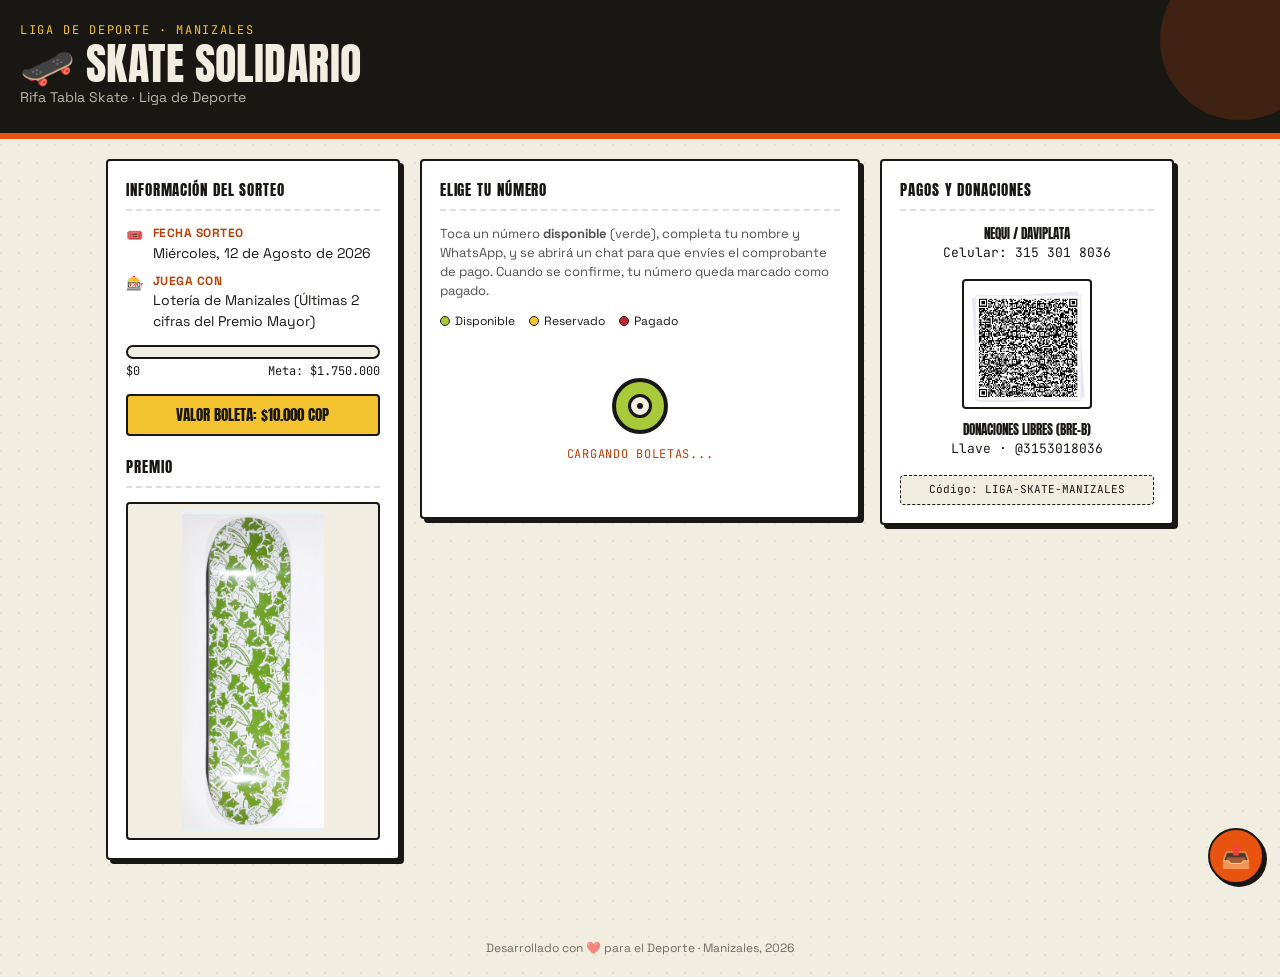
==== index.html @ 8a23b9a1 "Cambiar fecha del sorteo al miércoles 12 de agosto (Lotería de Manizales) Actualiza fecha, texto del" ====
<!DOCTYPE html>
<html lang="es">
<head>
<meta charset="UTF-8" />
<meta name="viewport" content="width=device-width, initial-scale=1.0" />
<title>Skate Solidario · Rifa Tabla Skate</title>
<meta name="description" content="Rifa solidaria de una tabla de skate completa para recaudar fondos y pagar la inscripción a la Liga de Patinaje de Manizales. Boletas desde $10.000 COP. Sorteo miércoles 12 de agosto de 2026 con la Lotería de Manizales.">

<meta property="og:type" content="website">
<meta property="og:url" content="https://danfloben.github.io/rifa-skate/">
<meta property="og:title" content="Skate Solidario · Rifa Tabla Skate">
<meta property="og:description" content="Apoya el futuro del deporte en Manizales. Rifa solidaria de una tabla de skate para pagar la inscripción a la Liga de Patinaje. Boletas desde $10.000 COP.">
<meta property="og:image" content="https://danfloben.github.io/rifa-skate/assets/poster-skate-solidario.jpg">
<meta property="og:locale" content="es_CO">

<meta name="twitter:card" content="summary_large_image">
<meta name="twitter:title" content="Skate Solidario · Rifa Tabla Skate">
<meta name="twitter:description" content="Apoya el futuro del deporte en Manizales. Rifa solidaria de una tabla de skate para pagar la inscripción a la Liga de Patinaje. Boletas desde $10.000 COP.">
<meta name="twitter:image" content="https://danfloben.github.io/rifa-skate/assets/poster-skate-solidario.jpg">

<link rel="icon" href="data:image/svg+xml,<svg xmlns=%22http://www.w3.org/2000/svg%22 viewBox=%220 0 100 100%22><text y=%22.9em%22 font-size=%2290%22>🛹</text></svg>">
<link rel="preconnect" href="https://fonts.googleapis.com">
<link href="https://fonts.googleapis.com/css2?family=Anton&family=Space+Grotesk:wght@400;500;700&family=JetBrains+Mono:wght@400;700&display=swap" rel="stylesheet">
<link rel="stylesheet" href="css/style.css" />
</head>
<body>

<header class="header">
  <div class="eyebrow">Liga de Deporte · Manizales</div>
  <h1 id="tituloRifa">Skate Solidario</h1>
  <div class="sub" id="subtituloRifa">Rifa Tabla Skate</div>
</header>

<main class="container">

  <!-- Columna izquierda: info del sorteo -->
  <section class="card">
    <h2>Información del sorteo</h2>
    <div class="info-row">
      <span class="icon">🎟️</span>
      <div><b>Fecha sorteo</b><span id="fechaSorteo"></span></div>
    </div>
    <div class="info-row">
      <span class="icon">🎰</span>
      <div><b>Juega con</b><span id="juegaCon"></span></div>
    </div>

    <div class="progress-wrap">
      <div class="progress-track"><div class="progress-fill" id="progressFill" style="width:0%"></div></div>
      <div class="progress-label">
        <span id="recaudado">$0</span>
        <span id="meta">Meta: $0</span>
      </div>
    </div>

    <div class="valor-boleta">Valor boleta: <span id="valorBoleta"></span></div>

    <h2 style="margin-top:20px">Premio</h2>
    <div class="premios-grid" id="premiosGrid"></div>
  </section>

  <!-- Columna centro: grid de boletas -->
  <section class="card">
    <h2>Elige tu número</h2>
    <p class="instrucciones-grid">
      Toca un número <b>disponible</b> (verde), completa tu nombre y WhatsApp,
      y se abrirá un chat para que envíes el comprobante de pago. Cuando se
      confirme, tu número queda marcado como pagado.
    </p>
    <div class="leyenda">
      <span><i class="dot disponible"></i> Disponible</span>
      <span><i class="dot reservado"></i> Reservado</span>
      <span><i class="dot pagado"></i> Pagado</span>
    </div>
    <div class="wheel-loader-wrap" id="boletasLoader">
      <div class="wheel-loader"></div>
      <div class="wheel-loader-text">Cargando boletas...</div>
    </div>
    <div class="boletas-grid oculto" id="boletasGrid"></div>
  </section>

  <!-- Columna derecha: pagos -->
  <section class="card">
    <h2>Pagos y donaciones</h2>
    <div class="qr-block">
      <img id="qrNequi" alt="QR Nequi/Daviplata" onerror="this.style.display='none'">
      <div class="label">Nequi / Daviplata</div>
      <div class="num" id="nequiNum"></div>
    </div>
    <div class="qr-block">
      <img id="qrBreB" alt="QR Bre-B" onerror="this.style.display='none'">
      <div class="label">Donaciones libres (Bre-B)</div>
      <div class="num" id="llaveBreB"></div>
    </div>
    <div class="codigo-donacion">
      Código: <span id="codigoDonacion"></span>
    </div>
  </section>

</main>

<footer class="footer">
  Desarrollado con ❤️ para el Deporte · Manizales, 2026
</footer>

<!-- Modal de reserva -->
<div class="modal-backdrop" id="modalBackdrop">
  <div class="modal">
    <button class="close" id="modalClose">✕</button>
    <h3>Boleta <span id="modalNumero"></span></h3>
    <p style="font-size:13px; margin:4px 0 0">Completa tus datos. Al confirmar se abre WhatsApp con tu solicitud y el número queda <b>reservado</b> mientras se verifica el pago.</p>

    <label for="inputNombre">Nombre completo</label>
    <input type="text" id="inputNombre" placeholder="Tu nombre" />

    <label for="inputTelefono">Tu WhatsApp (para confirmarte)</label>
    <input type="tel" id="inputTelefono" placeholder="300 000 0000" />

    <button class="btn" id="btnConfirmarReserva">Enviar por WhatsApp</button>
  </div>
</div>

<!-- Lightbox de imágenes (premio y QR) -->
<div class="modal-backdrop" id="lightboxBackdrop">
  <button class="lightbox-close" id="lightboxClose">✕</button>
  <div class="lightbox-content">
    <img class="lightbox-img" id="lightboxImg" alt="Imagen ampliada">
    <a class="btn lightbox-download" id="lightboxDownload" download>⬇ Descargar imagen</a>
  </div>
</div>

<!-- Botón flotante de compartir (sticky) -->
<div class="share-fab-wrap" id="shareFabWrap">
  <div class="share-menu" id="shareMenu">
    <a class="share-opt" id="shareWhatsapp" target="_blank" rel="noopener">🟢 WhatsApp</a>
    <a class="share-opt" id="shareFacebook" target="_blank" rel="noopener">🔵 Facebook</a>
    <a class="share-opt" id="shareX" target="_blank" rel="noopener">⚫ X (Twitter)</a>
    <button class="share-opt" id="shareInstagram" type="button">📸 Instagram</button>
    <button class="share-opt" id="shareCopiar" type="button">🔗 Copiar enlace</button>
  </div>
  <button class="share-fab" id="shareFabBtn" aria-label="Compartir la rifa">📤</button>
</div>

<script src="https://www.gstatic.com/firebasejs/10.13.0/firebase-app-compat.js"></script>
<script src="https://www.gstatic.com/firebasejs/10.13.0/firebase-firestore-compat.js"></script>
<script src="js/config.js"></script>
<script src="js/firebase-init.js"></script>
<script src="js/app.js"></script>
</body>
</html>
---- css/style.css ----
/* ============================================================
   SKATE SOLIDARIO — identidad: boleta de rifa + zine de skate
   Paleta: naranja poster, tinta negra, papel crema, verde grip,
   amarillo cinta de precaución (para "reservado")
   ============================================================ */

:root {
  --paper: #f2ede1;
  --ink: #191714;
  --orange: #e8540f;
  --orange-dark: #b8400a;
  --grip-green: #a8c93a;
  --caution: #f4c430;
  --sold-red: #c1272d;
  --line: rgba(25, 23, 20, 0.14);

  --display: "Anton", "Arial Narrow", sans-serif;
  --body: "Space Grotesk", "Segoe UI", sans-serif;
  --mono: "JetBrains Mono", "Courier New", monospace;
}

* { box-sizing: border-box; }

body {
  margin: 0;
  background: var(--paper);
  background-image:
    radial-gradient(circle at 1px 1px, rgba(25,23,20,0.06) 1px, transparent 0);
  background-size: 18px 18px;
  color: var(--ink);
  font-family: var(--body);
  line-height: 1.45;
}

a { color: inherit; }

/* ---------- Header ---------- */
.header {
  background: var(--ink);
  color: var(--paper);
  padding: 22px 20px 26px;
  border-bottom: 6px solid var(--orange);
  position: relative;
  overflow: hidden;
}

.header::after {
  content: "";
  position: absolute;
  right: -40px; top: -40px;
  width: 160px; height: 160px;
  background: var(--orange);
  opacity: 0.18;
  border-radius: 50%;
}

.header .eyebrow {
  font-family: var(--mono);
  font-size: 12px;
  letter-spacing: 0.14em;
  text-transform: uppercase;
  color: var(--caution);
}

.header h1 {
  font-family: var(--display);
  font-weight: 400;
  font-size: clamp(28px, 7vw, 44px);
  letter-spacing: 0.01em;
  text-transform: uppercase;
  margin: 4px 0 2px;
  line-height: 0.95;
}

.header .sub {
  font-size: 14px;
  color: rgba(242,237,225,0.75);
}

/* ---------- Layout ---------- */
.container {
  max-width: 1100px;
  margin: 0 auto;
  padding: 20px 16px 60px;
  display: grid;
  gap: 20px;
  grid-template-columns: 1fr;
}

@media (min-width: 900px) {
  .container {
    grid-template-columns: 1fr 1.5fr 1fr;
    align-items: start;
  }
}

.card {
  background: #fff;
  border: 2px solid var(--ink);
  border-radius: 4px;
  box-shadow: 4px 4px 0 var(--ink);
  padding: 18px;
}

.card h2 {
  font-family: var(--display);
  font-weight: 400;
  font-size: 15px;
  text-transform: uppercase;
  letter-spacing: 0.06em;
  margin: 0 0 14px;
  padding-bottom: 8px;
  border-bottom: 2px dashed var(--line);
}

/* ---------- Info sorteo ---------- */
.info-row { display: flex; gap: 10px; margin-bottom: 10px; font-size: 14px; }
.info-row .icon { flex-shrink: 0; }
.info-row b { display: block; font-size: 12px; text-transform: uppercase; letter-spacing: 0.04em; color: var(--orange-dark); }

.progress-wrap { margin: 14px 0 4px; }
.progress-track {
  height: 14px;
  background: var(--paper);
  border: 2px solid var(--ink);
  border-radius: 20px;
  overflow: hidden;
}
.progress-fill {
  height: 100%;
  background: var(--grip-green);
  transition: width 0.4s ease;
}
.progress-label { display: flex; justify-content: space-between; font-family: var(--mono); font-size: 12px; margin-top: 4px; }

.valor-boleta {
  background: var(--caution);
  border: 2px solid var(--ink);
  border-radius: 4px;
  padding: 8px 12px;
  font-family: var(--display);
  text-align: center;
  font-size: 15px;
  text-transform: uppercase;
  margin: 14px 0;
}

.premios-grid { display: grid; grid-template-columns: 1fr; gap: 8px; }
.premio-thumb {
  aspect-ratio: 3 / 4;
  background: var(--paper);
  border: 2px solid var(--ink);
  border-radius: 4px;
  display: flex; align-items: center; justify-content: center;
  font-size: 11px; text-align: center; padding: 6px;
  overflow: hidden;
}
.premio-thumb img { width: 100%; height: 100%; object-fit: contain; cursor: zoom-in; }

.lightbox-close {
  position: absolute;
  top: 14px; right: 18px;
  background: none;
  border: none;
  color: var(--paper);
  font-size: 26px;
  cursor: pointer;
  z-index: 51;
}
.lightbox-content {
  display: flex;
  flex-direction: column;
  align-items: center;
  gap: 14px;
  max-width: 92vw;
}
.lightbox-img {
  max-width: 92vw;
  max-height: 78vh;
  object-fit: contain;
  border-radius: 6px;
  box-shadow: 0 0 0 3px var(--paper);
}
.lightbox-download { width: auto; margin: 0; padding: 10px 20px; }

/* ---------- Grid de boletas (ticket stubs) ---------- */
.instrucciones-grid { font-size: 13px; color: rgba(25,23,20,0.75); margin: 0 0 12px; }

.leyenda { display: flex; gap: 14px; font-size: 12px; margin-bottom: 12px; flex-wrap: wrap; }
.leyenda span { display: inline-flex; align-items: center; gap: 5px; }
.dot { width: 10px; height: 10px; border-radius: 50%; display: inline-block; border: 1.5px solid var(--ink); }
.dot.disponible { background: var(--grip-green); }
.dot.reservado { background: var(--caution); }
.dot.pagado { background: var(--sold-red); }

.oculto { display: none !important; }

.wheel-loader-wrap {
  display: flex;
  flex-direction: column;
  align-items: center;
  gap: 12px;
  padding: 36px 0;
}
.wheel-loader {
  width: 56px;
  height: 56px;
  border-radius: 50%;
  background: var(--grip-green);
  border: 4px solid var(--ink);
  position: relative;
  animation: girar-llanta 0.8s linear infinite;
}
.wheel-loader::before {
  content: "";
  position: absolute;
  top: 50%; left: 50%;
  width: 18px; height: 18px;
  background: var(--paper);
  border: 3px solid var(--ink);
  border-radius: 50%;
  transform: translate(-50%, -50%);
}
.wheel-loader::after {
  content: "";
  position: absolute;
  top: 50%; left: 50%;
  width: 6px; height: 6px;
  background: var(--ink);
  border-radius: 50%;
  transform: translate(-50%, -50%);
}
.wheel-loader-text {
  font-family: var(--mono);
  font-size: 12px;
  text-transform: uppercase;
  letter-spacing: 0.06em;
  color: var(--orange-dark);
}
@keyframes girar-llanta {
  to { transform: rotate(360deg); }
}

.boletas-grid {
  display: grid;
  grid-template-columns: repeat(5, 1fr);
  gap: 6px;
}

@media (min-width: 480px) {
  .boletas-grid { grid-template-columns: repeat(10, 1fr); }
}

.boleta {
  position: relative;
  font-family: var(--mono);
  font-weight: 700;
  font-size: 13px;
  text-align: center;
  padding: 8px 0;
  background: #fff;
  border: 2px solid var(--ink);
  border-radius: 3px;
  cursor: pointer;
  transition: transform 0.12s ease;
}

.boleta::before,
.boleta::after {
  content: "";
  position: absolute;
  width: 6px; height: 6px;
  background: var(--paper);
  border: 2px solid var(--ink);
  border-radius: 50%;
  top: 50%; transform: translateY(-50%);
}
.boleta::before { left: -6px; }
.boleta::after { right: -6px; }

.boleta.disponible { background: #fff; border-color: var(--ink); }
.boleta.disponible:hover { transform: translateY(-2px); background: var(--grip-green); }

.boleta.reservado {
  background: repeating-linear-gradient(45deg, var(--caution), var(--caution) 6px, #fff 6px, #fff 12px);
  cursor: default;
}

.boleta.pagado {
  background: var(--sold-red);
  color: var(--paper);
  cursor: not-allowed;
}
.boleta.pagado::after { content: "🔒"; position: absolute; inset: 0; display: flex; align-items: center; justify-content: center; font-size: 11px; background: var(--sold-red); border-radius: 3px; }

/* ---------- Pagos ---------- */
.qr-block { text-align: center; margin-bottom: 16px; }
.qr-block img { width: 130px; height: 130px; object-fit: contain; border: 2px solid var(--ink); border-radius: 4px; margin-bottom: 6px; cursor: zoom-in; }
.qr-block .label { font-family: var(--display); font-size: 13px; text-transform: uppercase; }
.qr-block .num { font-family: var(--mono); font-size: 13px; }

.codigo-donacion {
  font-family: var(--mono);
  font-size: 11px;
  text-align: center;
  background: var(--paper);
  border: 1.5px dashed var(--ink);
  border-radius: 4px;
  padding: 6px;
  margin-top: 10px;
}

/* ---------- Modal reserva ---------- */
.modal-backdrop {
  position: fixed; inset: 0;
  background: rgba(25,23,20,0.55);
  display: none;
  align-items: center; justify-content: center;
  padding: 20px;
  z-index: 50;
}
.modal-backdrop.open { display: flex; }

.modal {
  background: #fff;
  border: 3px solid var(--ink);
  border-radius: 6px;
  box-shadow: 6px 6px 0 var(--ink);
  max-width: 380px;
  width: 100%;
  padding: 22px;
}

.modal h3 {
  font-family: var(--display);
  text-transform: uppercase;
  margin: 0 0 4px;
  font-size: 20px;
}

.modal label {
  display: block;
  font-size: 12px;
  text-transform: uppercase;
  letter-spacing: 0.04em;
  margin: 14px 0 4px;
  color: var(--orange-dark);
}

.modal input {
  width: 100%;
  padding: 10px;
  border: 2px solid var(--ink);
  border-radius: 4px;
  font-family: var(--body);
  font-size: 14px;
}

.btn {
  display: inline-block;
  width: 100%;
  text-align: center;
  font-family: var(--display);
  text-transform: uppercase;
  letter-spacing: 0.03em;
  padding: 12px;
  border: 2px solid var(--ink);
  border-radius: 4px;
  background: var(--orange);
  color: #fff;
  cursor: pointer;
  margin-top: 18px;
  text-decoration: none;
  box-shadow: 3px 3px 0 var(--ink);
}
.btn:active { transform: translate(2px, 2px); box-shadow: 1px 1px 0 var(--ink); }
.btn.secondary { background: #fff; color: var(--ink); margin-top: 8px; }

.modal .close { float: right; background: none; border: none; font-size: 18px; cursor: pointer; }

/* ---------- Botón flotante de compartir ---------- */
.share-fab-wrap {
  position: fixed;
  right: 16px;
  bottom: 16px;
  z-index: 60;
  display: flex;
  flex-direction: column;
  align-items: flex-end;
  gap: 10px;
}
.share-fab {
  width: 56px; height: 56px;
  border-radius: 50%;
  background: var(--orange);
  border: 2px solid var(--ink);
  box-shadow: 3px 3px 0 var(--ink);
  font-size: 24px;
  cursor: pointer;
  display: flex; align-items: center; justify-content: center;
}
.share-fab:active { transform: translate(2px, 2px); box-shadow: 1px 1px 0 var(--ink); }
.share-menu {
  display: none;
  flex-direction: column;
  gap: 6px;
  background: #fff;
  border: 2px solid var(--ink);
  border-radius: 6px;
  box-shadow: 3px 3px 0 var(--ink);
  padding: 10px;
  min-width: 180px;
}
.share-menu.open { display: flex; }
.share-opt {
  font-family: var(--body);
  font-size: 13px;
  padding: 9px 10px;
  border-radius: 4px;
  border: none;
  background: var(--paper);
  color: var(--ink);
  text-decoration: none;
  text-align: left;
  cursor: pointer;
  width: 100%;
}
.share-opt:hover { background: var(--grip-green); }

/* ---------- Footer ---------- */
.footer {
  text-align: center;
  font-size: 12px;
  padding: 20px;
  color: rgba(25,23,20,0.6);
}

/* ---------- Admin ---------- */
#boletasGridAdmin .boleta { cursor: pointer; }
.badge { padding: 3px 8px; border-radius: 20px; font-size: 11px; font-family: var(--mono); border: 1.5px solid var(--ink); }
.badge.disponible { background: var(--grip-green); }
.badge.reservado { background: var(--caution); }
.badge.pagado { background: var(--sold-red); color: #fff; }
.admin-login { max-width: 320px; margin: 60px auto; }
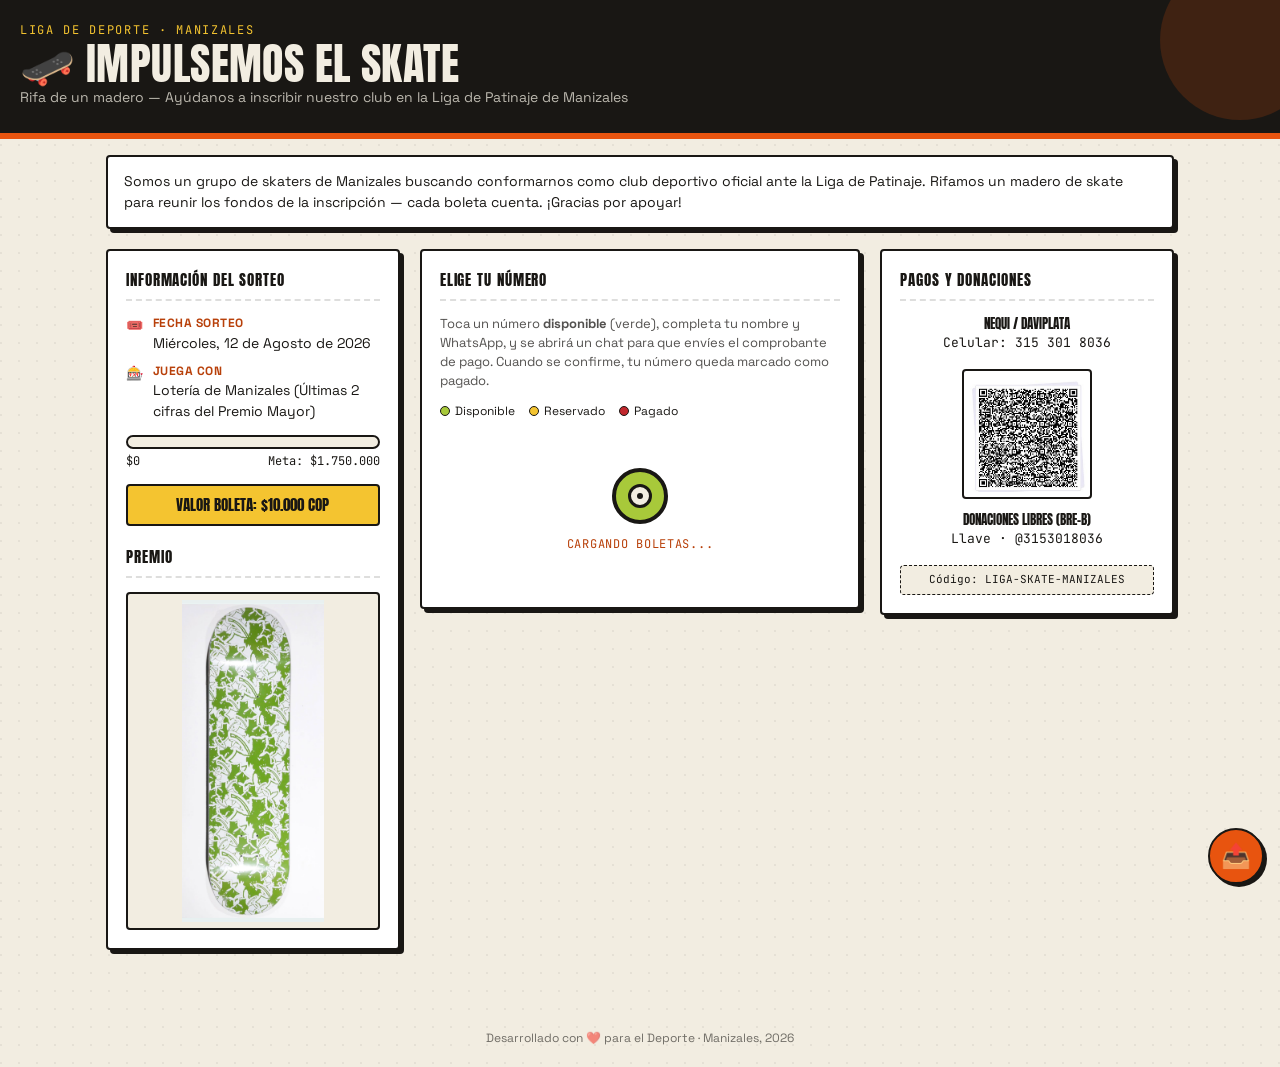
==== commit 0d8f505c: "Rebrand a "Impulsemos el Skate" con enfoque social/colaborativo - Cambia el nombre de "Skate Solidar" ====
--- a/index.html
+++ b/index.html
@@ -3,19 +3,19 @@
 <head>
 <meta charset="UTF-8" />
 <meta name="viewport" content="width=device-width, initial-scale=1.0" />
-<title>Skate Solidario · Rifa Tabla Skate</title>
-<meta name="description" content="Rifa solidaria de una tabla de skate completa para recaudar fondos y pagar la inscripción a la Liga de Patinaje de Manizales. Boletas desde $10.000 COP. Sorteo miércoles 12 de agosto de 2026 con la Lotería de Manizales.">
+<title>Impulsemos el Skate · Rifa Solidaria</title>
+<meta name="description" content="Rifa solidaria de un madero de skate para recaudar fondos y pagar la inscripción de nuestro club a la Liga de Patinaje de Manizales. Boletas desde $10.000 COP. Sorteo miércoles 12 de agosto de 2026 con la Lotería de Manizales.">
 
 <meta property="og:type" content="website">
 <meta property="og:url" content="https://danfloben.github.io/rifa-skate/">
-<meta property="og:title" content="Skate Solidario · Rifa Tabla Skate">
-<meta property="og:description" content="Apoya el futuro del deporte en Manizales. Rifa solidaria de una tabla de skate para pagar la inscripción a la Liga de Patinaje. Boletas desde $10.000 COP.">
+<meta property="og:title" content="Impulsemos el Skate · Rifa Solidaria">
+<meta property="og:description" content="Apoya el futuro del deporte en Manizales. Rifamos un madero de skate para pagar la inscripción de nuestro club a la Liga de Patinaje. Boletas desde $10.000 COP.">
 <meta property="og:image" content="https://danfloben.github.io/rifa-skate/assets/poster-skate-solidario.jpg">
 <meta property="og:locale" content="es_CO">
 
 <meta name="twitter:card" content="summary_large_image">
-<meta name="twitter:title" content="Skate Solidario · Rifa Tabla Skate">
-<meta name="twitter:description" content="Apoya el futuro del deporte en Manizales. Rifa solidaria de una tabla de skate para pagar la inscripción a la Liga de Patinaje. Boletas desde $10.000 COP.">
+<meta name="twitter:title" content="Impulsemos el Skate · Rifa Solidaria">
+<meta name="twitter:description" content="Apoya el futuro del deporte en Manizales. Rifamos un madero de skate para pagar la inscripción de nuestro club a la Liga de Patinaje. Boletas desde $10.000 COP.">
 <meta name="twitter:image" content="https://danfloben.github.io/rifa-skate/assets/poster-skate-solidario.jpg">
 
 <link rel="icon" href="data:image/svg+xml,<svg xmlns=%22http://www.w3.org/2000/svg%22 viewBox=%220 0 100 100%22><text y=%22.9em%22 font-size=%2290%22>🛹</text></svg>">
@@ -27,9 +27,13 @@
 
 <header class="header">
   <div class="eyebrow">Liga de Deporte · Manizales</div>
-  <h1 id="tituloRifa">Skate Solidario</h1>
-  <div class="sub" id="subtituloRifa">Rifa Tabla Skate</div>
+  <h1 id="tituloRifa">Impulsemos el Skate</h1>
+  <div class="sub" id="subtituloRifa">Rifa de un madero de skate</div>
 </header>
+
+<div class="intro-banner">
+  <p id="mensajeIntro"></p>
+</div>
 
 <main class="container">
 
--- a/css/style.css
+++ b/css/style.css
@@ -75,6 +75,23 @@
 .header .sub {
   font-size: 14px;
   color: rgba(242,237,225,0.75);
+}
+
+/* ---------- Mensaje de contexto ---------- */
+.intro-banner {
+  max-width: 1100px;
+  margin: 0 auto;
+  padding: 16px 16px 0;
+}
+.intro-banner p {
+  margin: 0;
+  background: #fff;
+  border: 2px solid var(--ink);
+  border-radius: 4px;
+  box-shadow: 4px 4px 0 var(--ink);
+  padding: 14px 16px;
+  font-size: 14px;
+  line-height: 1.5;
 }
 
 /* ---------- Layout ---------- */
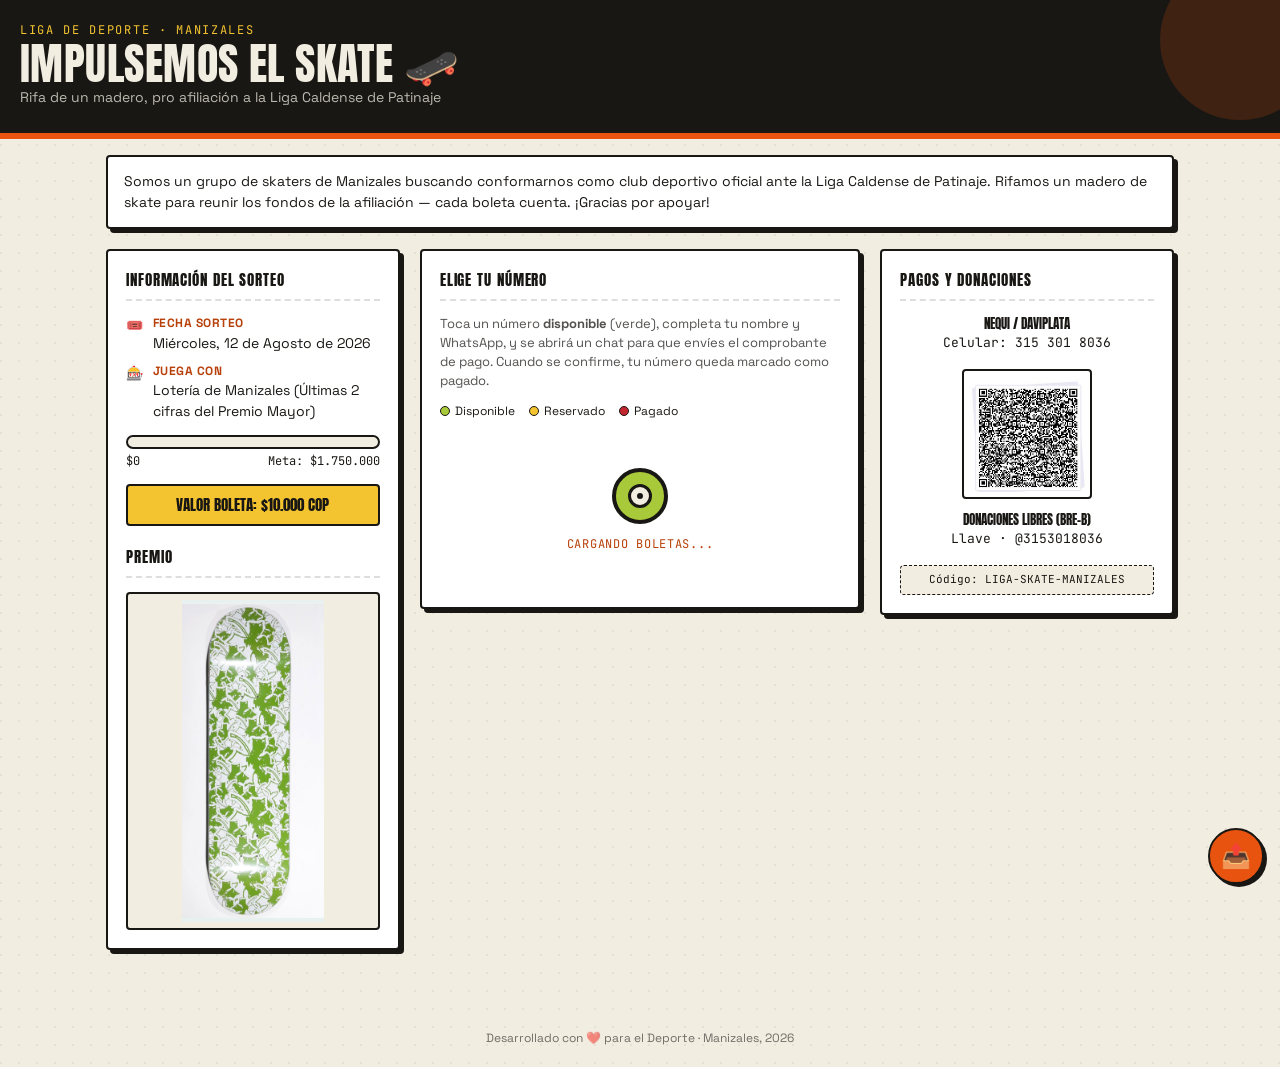
==== commit faa863cc: "Corregir nombre de la liga y mover el emoji al final del título - "Liga de Patinaje de Manizales" ->" ====
--- a/index.html
+++ b/index.html
@@ -4,18 +4,18 @@
 <meta charset="UTF-8" />
 <meta name="viewport" content="width=device-width, initial-scale=1.0" />
 <title>Impulsemos el Skate · Rifa Solidaria</title>
-<meta name="description" content="Rifa solidaria de un madero de skate para recaudar fondos y pagar la inscripción de nuestro club a la Liga de Patinaje de Manizales. Boletas desde $10.000 COP. Sorteo miércoles 12 de agosto de 2026 con la Lotería de Manizales.">
+<meta name="description" content="Rifa solidaria de un madero de skate para recaudar fondos y pagar la afiliación de nuestro club a la Liga Caldense de Patinaje. Boletas desde $10.000 COP. Sorteo miércoles 12 de agosto de 2026 con la Lotería de Manizales.">
 
 <meta property="og:type" content="website">
 <meta property="og:url" content="https://danfloben.github.io/rifa-skate/">
 <meta property="og:title" content="Impulsemos el Skate · Rifa Solidaria">
-<meta property="og:description" content="Apoya el futuro del deporte en Manizales. Rifamos un madero de skate para pagar la inscripción de nuestro club a la Liga de Patinaje. Boletas desde $10.000 COP.">
+<meta property="og:description" content="Apoya el futuro del deporte en Manizales. Rifamos un madero de skate para pagar la afiliación de nuestro club a la Liga Caldense de Patinaje. Boletas desde $10.000 COP.">
 <meta property="og:image" content="https://danfloben.github.io/rifa-skate/assets/poster-skate-solidario.jpg">
 <meta property="og:locale" content="es_CO">
 
 <meta name="twitter:card" content="summary_large_image">
 <meta name="twitter:title" content="Impulsemos el Skate · Rifa Solidaria">
-<meta name="twitter:description" content="Apoya el futuro del deporte en Manizales. Rifamos un madero de skate para pagar la inscripción de nuestro club a la Liga de Patinaje. Boletas desde $10.000 COP.">
+<meta name="twitter:description" content="Apoya el futuro del deporte en Manizales. Rifamos un madero de skate para pagar la afiliación de nuestro club a la Liga Caldense de Patinaje. Boletas desde $10.000 COP.">
 <meta name="twitter:image" content="https://danfloben.github.io/rifa-skate/assets/poster-skate-solidario.jpg">
 
 <link rel="icon" href="data:image/svg+xml,<svg xmlns=%22http://www.w3.org/2000/svg%22 viewBox=%220 0 100 100%22><text y=%22.9em%22 font-size=%2290%22>🛹</text></svg>">
@@ -27,8 +27,8 @@
 
 <header class="header">
   <div class="eyebrow">Liga de Deporte · Manizales</div>
-  <h1 id="tituloRifa">Impulsemos el Skate</h1>
-  <div class="sub" id="subtituloRifa">Rifa de un madero de skate</div>
+  <h1 id="tituloRifa">Impulsemos el Skate 🛹</h1>
+  <div class="sub" id="subtituloRifa">Rifa de un madero, pro afiliación a la Liga Caldense de Patinaje</div>
 </header>
 
 <div class="intro-banner">
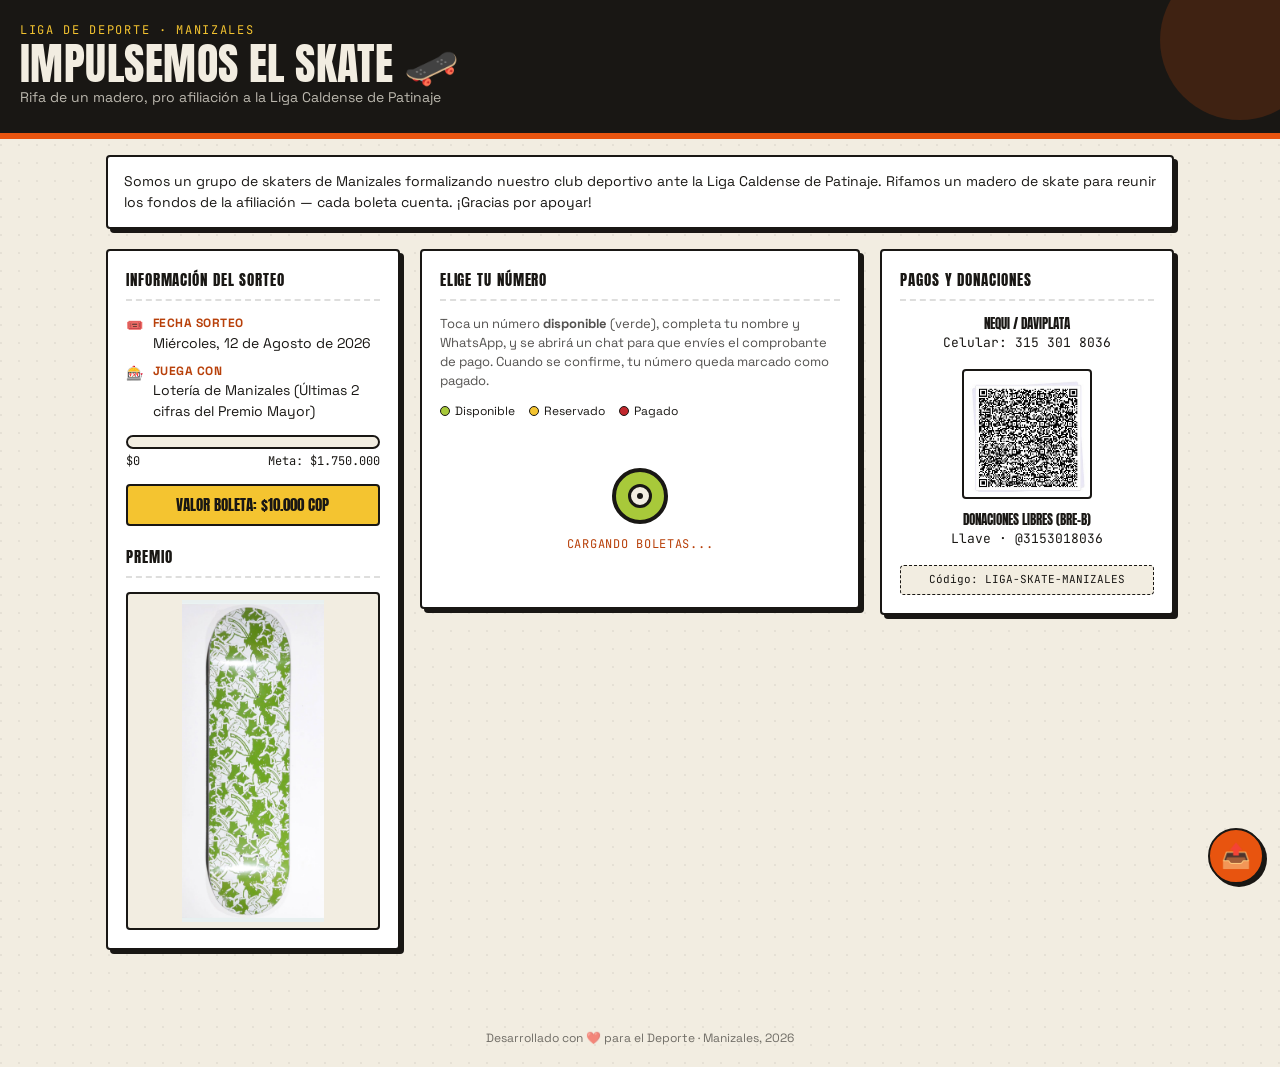
==== commit b611cd3c: "Permitir comprar varias boletas a la vez y enlazar el admin - Selección múltiple en el grid público:" ====
--- a/index.html
+++ b/index.html
@@ -107,12 +107,18 @@
   Desarrollado con ❤️ para el Deporte · Manizales, 2026
 </footer>
 
+<!-- Barra de selección múltiple -->
+<div class="seleccion-bar" id="seleccionBar">
+  <span id="seleccionTexto"></span>
+  <button class="btn" id="btnContinuarSeleccion" style="width:auto; margin:0">Continuar</button>
+</div>
+
 <!-- Modal de reserva -->
 <div class="modal-backdrop" id="modalBackdrop">
   <div class="modal">
     <button class="close" id="modalClose">✕</button>
-    <h3>Boleta <span id="modalNumero"></span></h3>
-    <p style="font-size:13px; margin:4px 0 0">Completa tus datos. Al confirmar se abre WhatsApp con tu solicitud y el número queda <b>reservado</b> mientras se verifica el pago.</p>
+    <h3 id="modalTitulo"></h3>
+    <p id="modalDesc" style="font-size:13px; margin:4px 0 0"></p>
 
     <label for="inputNombre">Nombre completo</label>
     <input type="text" id="inputNombre" placeholder="Tu nombre" />
--- a/css/style.css
+++ b/css/style.css
@@ -309,6 +309,31 @@
   cursor: not-allowed;
 }
 .boleta.pagado::after { content: "🔒"; position: absolute; inset: 0; display: flex; align-items: center; justify-content: center; font-size: 11px; background: var(--sold-red); border-radius: 3px; }
+
+.boleta.seleccionada {
+  background: var(--orange);
+  color: #fff;
+  border-color: var(--ink);
+}
+
+.boleta.resaltada { box-shadow: 0 0 0 3px var(--orange); }
+
+/* ---------- Barra de selección múltiple ---------- */
+.seleccion-bar {
+  position: fixed;
+  left: 0; right: 0; bottom: 0;
+  background: var(--ink);
+  color: var(--paper);
+  padding: 12px 90px 12px 16px;
+  display: none;
+  align-items: center;
+  justify-content: space-between;
+  gap: 12px;
+  z-index: 55;
+  box-shadow: 0 -3px 0 var(--orange);
+  font-size: 13px;
+}
+.seleccion-bar.visible { display: flex; }
 
 /* ---------- Pagos ---------- */
 .qr-block { text-align: center; margin-bottom: 16px; }
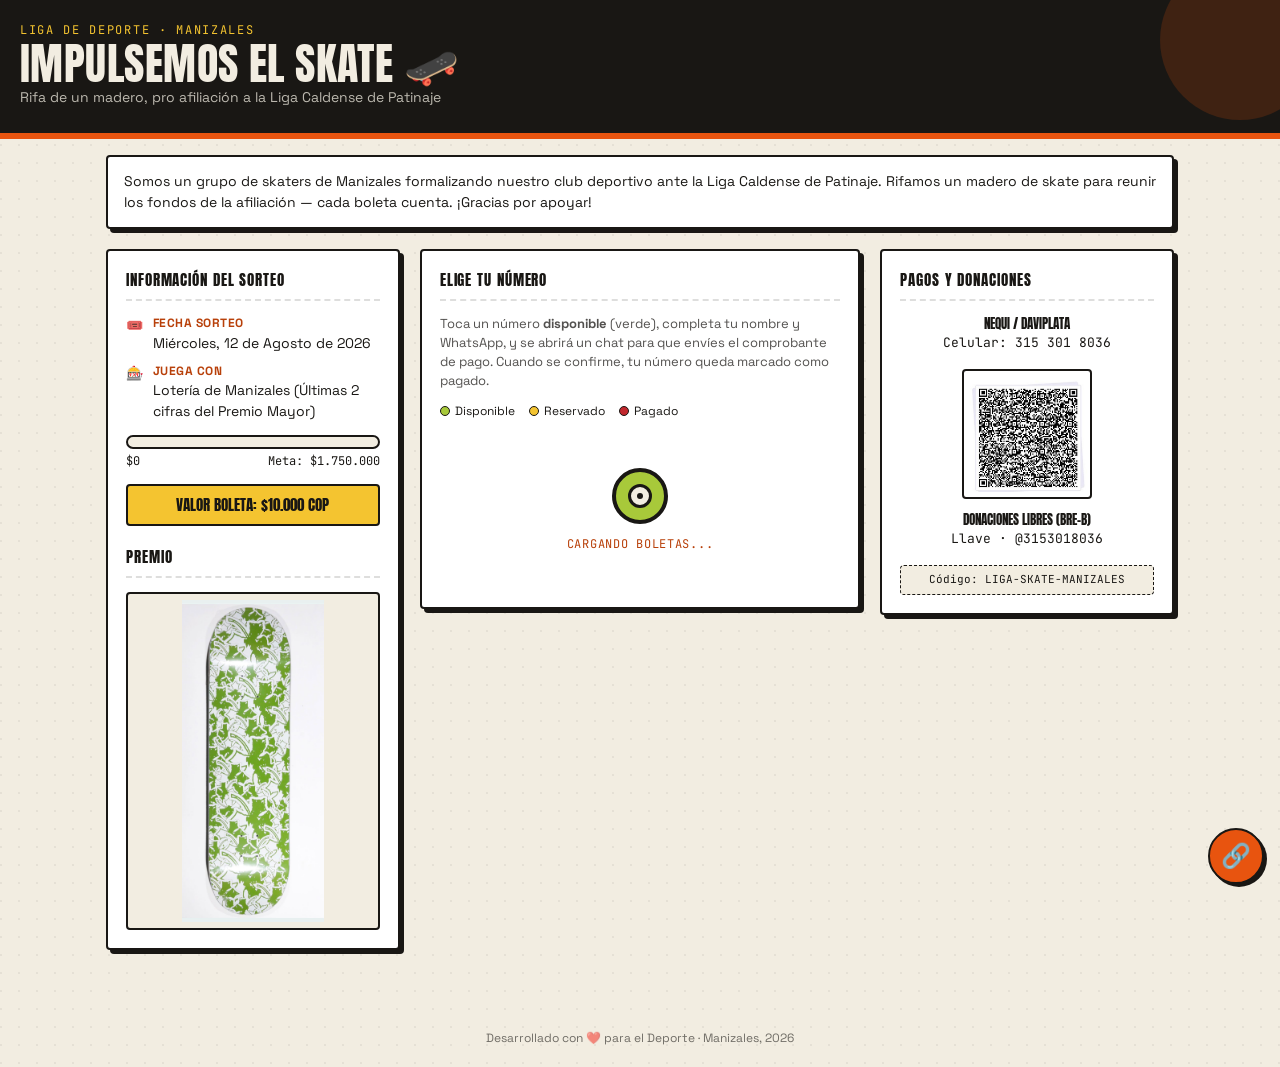
==== commit 72d6072d: "Separar el botón de compartir de la barra de selección Antes quedaban pegados/superpuestos cuando ha" ====
--- a/index.html
+++ b/index.html
@@ -148,7 +148,7 @@
     <button class="share-opt" id="shareInstagram" type="button">📸 Instagram</button>
     <button class="share-opt" id="shareCopiar" type="button">🔗 Copiar enlace</button>
   </div>
-  <button class="share-fab" id="shareFabBtn" aria-label="Compartir la rifa">📤</button>
+  <button class="share-fab" id="shareFabBtn" aria-label="Compartir la rifa">🔗</button>
 </div>
 
 <script src="https://www.gstatic.com/firebasejs/10.13.0/firebase-app-compat.js"></script>
--- a/css/style.css
+++ b/css/style.css
@@ -324,7 +324,7 @@
   left: 0; right: 0; bottom: 0;
   background: var(--ink);
   color: var(--paper);
-  padding: 12px 90px 12px 16px;
+  padding: 12px 16px;
   display: none;
   align-items: center;
   justify-content: space-between;
@@ -430,7 +430,9 @@
   flex-direction: column;
   align-items: flex-end;
   gap: 10px;
-}
+  transition: bottom 0.2s ease;
+}
+.share-fab-wrap.arriba { bottom: 76px; }
 .share-fab {
   width: 56px; height: 56px;
   border-radius: 50%;
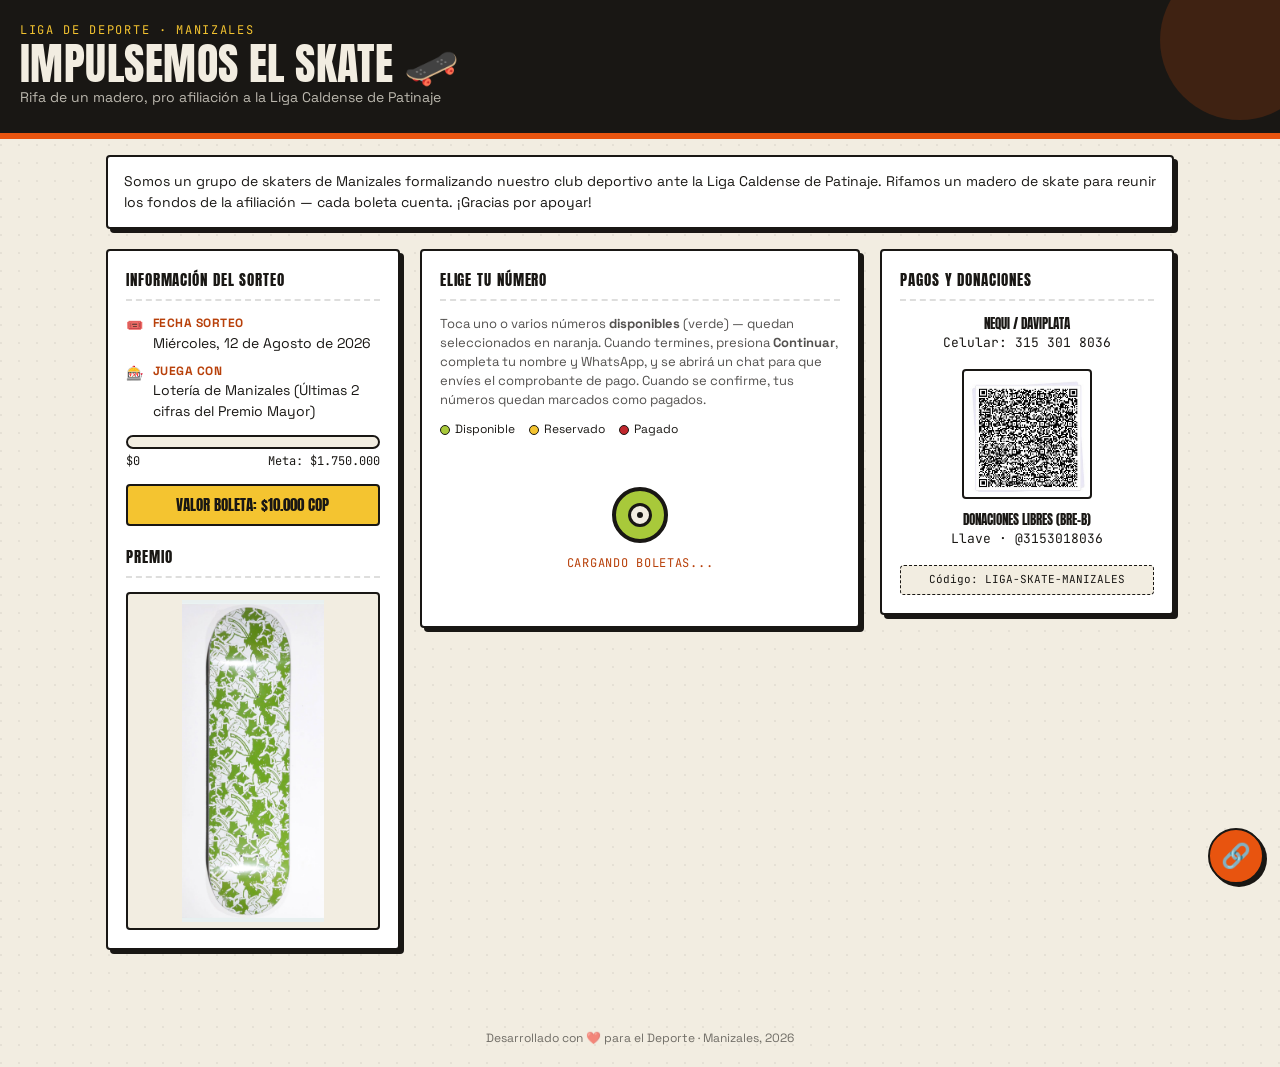
==== commit 19407be5: "Actualizar instrucciones del grid para reflejar la selección múltiple" ====
--- a/index.html
+++ b/index.html
@@ -67,9 +67,11 @@
   <section class="card">
     <h2>Elige tu número</h2>
     <p class="instrucciones-grid">
-      Toca un número <b>disponible</b> (verde), completa tu nombre y WhatsApp,
-      y se abrirá un chat para que envíes el comprobante de pago. Cuando se
-      confirme, tu número queda marcado como pagado.
+      Toca uno o varios números <b>disponibles</b> (verde) — quedan
+      seleccionados en naranja. Cuando termines, presiona <b>Continuar</b>,
+      completa tu nombre y WhatsApp, y se abrirá un chat para que envíes el
+      comprobante de pago. Cuando se confirme, tus números quedan marcados
+      como pagados.
     </p>
     <div class="leyenda">
       <span><i class="dot disponible"></i> Disponible</span>
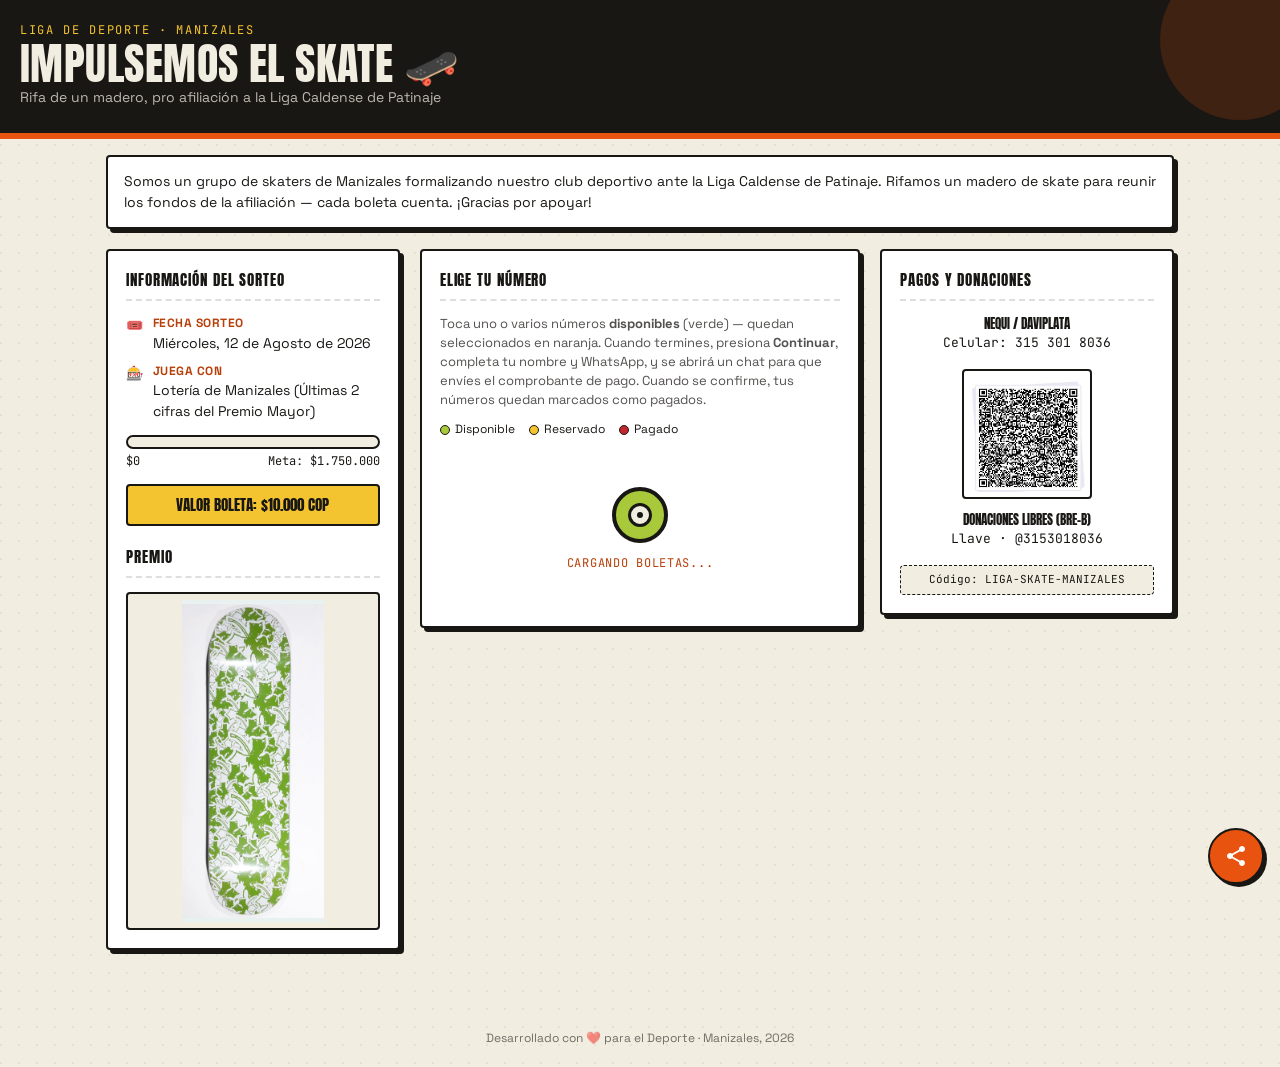
==== commit b46f4de1: "Cambiar el ícono del botón de compartir a SVG de nodos Reemplaza el emoji 🔗 por el ícono clásico de " ====
--- a/index.html
+++ b/index.html
@@ -7,16 +7,16 @@
 <meta name="description" content="Rifa solidaria de un madero de skate para recaudar fondos y pagar la afiliación de nuestro club a la Liga Caldense de Patinaje. Boletas desde $10.000 COP. Sorteo miércoles 12 de agosto de 2026 con la Lotería de Manizales.">
 
 <meta property="og:type" content="website">
-<meta property="og:url" content="https://danfloben.github.io/rifa-skate/">
+<meta property="og:url" content="https://skate-solidario.web.app/">
 <meta property="og:title" content="Impulsemos el Skate · Rifa Solidaria">
 <meta property="og:description" content="Apoya el futuro del deporte en Manizales. Rifamos un madero de skate para pagar la afiliación de nuestro club a la Liga Caldense de Patinaje. Boletas desde $10.000 COP.">
-<meta property="og:image" content="https://danfloben.github.io/rifa-skate/assets/poster-skate-solidario.jpg">
+<meta property="og:image" content="https://skate-solidario.web.app/assets/poster-skate-solidario.jpg">
 <meta property="og:locale" content="es_CO">
 
 <meta name="twitter:card" content="summary_large_image">
 <meta name="twitter:title" content="Impulsemos el Skate · Rifa Solidaria">
 <meta name="twitter:description" content="Apoya el futuro del deporte en Manizales. Rifamos un madero de skate para pagar la afiliación de nuestro club a la Liga Caldense de Patinaje. Boletas desde $10.000 COP.">
-<meta name="twitter:image" content="https://danfloben.github.io/rifa-skate/assets/poster-skate-solidario.jpg">
+<meta name="twitter:image" content="https://skate-solidario.web.app/assets/poster-skate-solidario.jpg">
 
 <link rel="icon" href="data:image/svg+xml,<svg xmlns=%22http://www.w3.org/2000/svg%22 viewBox=%220 0 100 100%22><text y=%22.9em%22 font-size=%2290%22>🛹</text></svg>">
 <link rel="preconnect" href="https://fonts.googleapis.com">
@@ -150,7 +150,11 @@
     <button class="share-opt" id="shareInstagram" type="button">📸 Instagram</button>
     <button class="share-opt" id="shareCopiar" type="button">🔗 Copiar enlace</button>
   </div>
-  <button class="share-fab" id="shareFabBtn" aria-label="Compartir la rifa">🔗</button>
+  <button class="share-fab" id="shareFabBtn" aria-label="Compartir la rifa">
+    <svg viewBox="0 0 24 24" width="24" height="24" fill="currentColor" aria-hidden="true">
+      <path d="M18 16.08c-.76 0-1.44.3-1.96.77L8.91 12.7c.05-.23.09-.46.09-.7s-.04-.47-.09-.7l7.05-4.11c.54.5 1.25.81 2.04.81 1.66 0 3-1.34 3-3s-1.34-3-3-3-3 1.34-3 3c0 .24.04.47.09.7L8.04 9.81C7.5 9.31 6.79 9 6 9c-1.66 0-3 1.34-3 3s1.34 3 3 3c.79 0 1.5-.31 2.04-.81l7.12 4.16c-.05.21-.08.43-.08.65 0 1.61 1.31 2.92 2.92 2.92 1.61 0 2.92-1.31 2.92-2.92s-1.31-2.92-2.92-2.92z"/>
+    </svg>
+  </button>
 </div>
 
 <script src="https://www.gstatic.com/firebasejs/10.13.0/firebase-app-compat.js"></script>
--- a/css/style.css
+++ b/css/style.css
@@ -440,6 +440,7 @@
   border: 2px solid var(--ink);
   box-shadow: 3px 3px 0 var(--ink);
   font-size: 24px;
+  color: #fff;
   cursor: pointer;
   display: flex; align-items: center; justify-content: center;
 }
